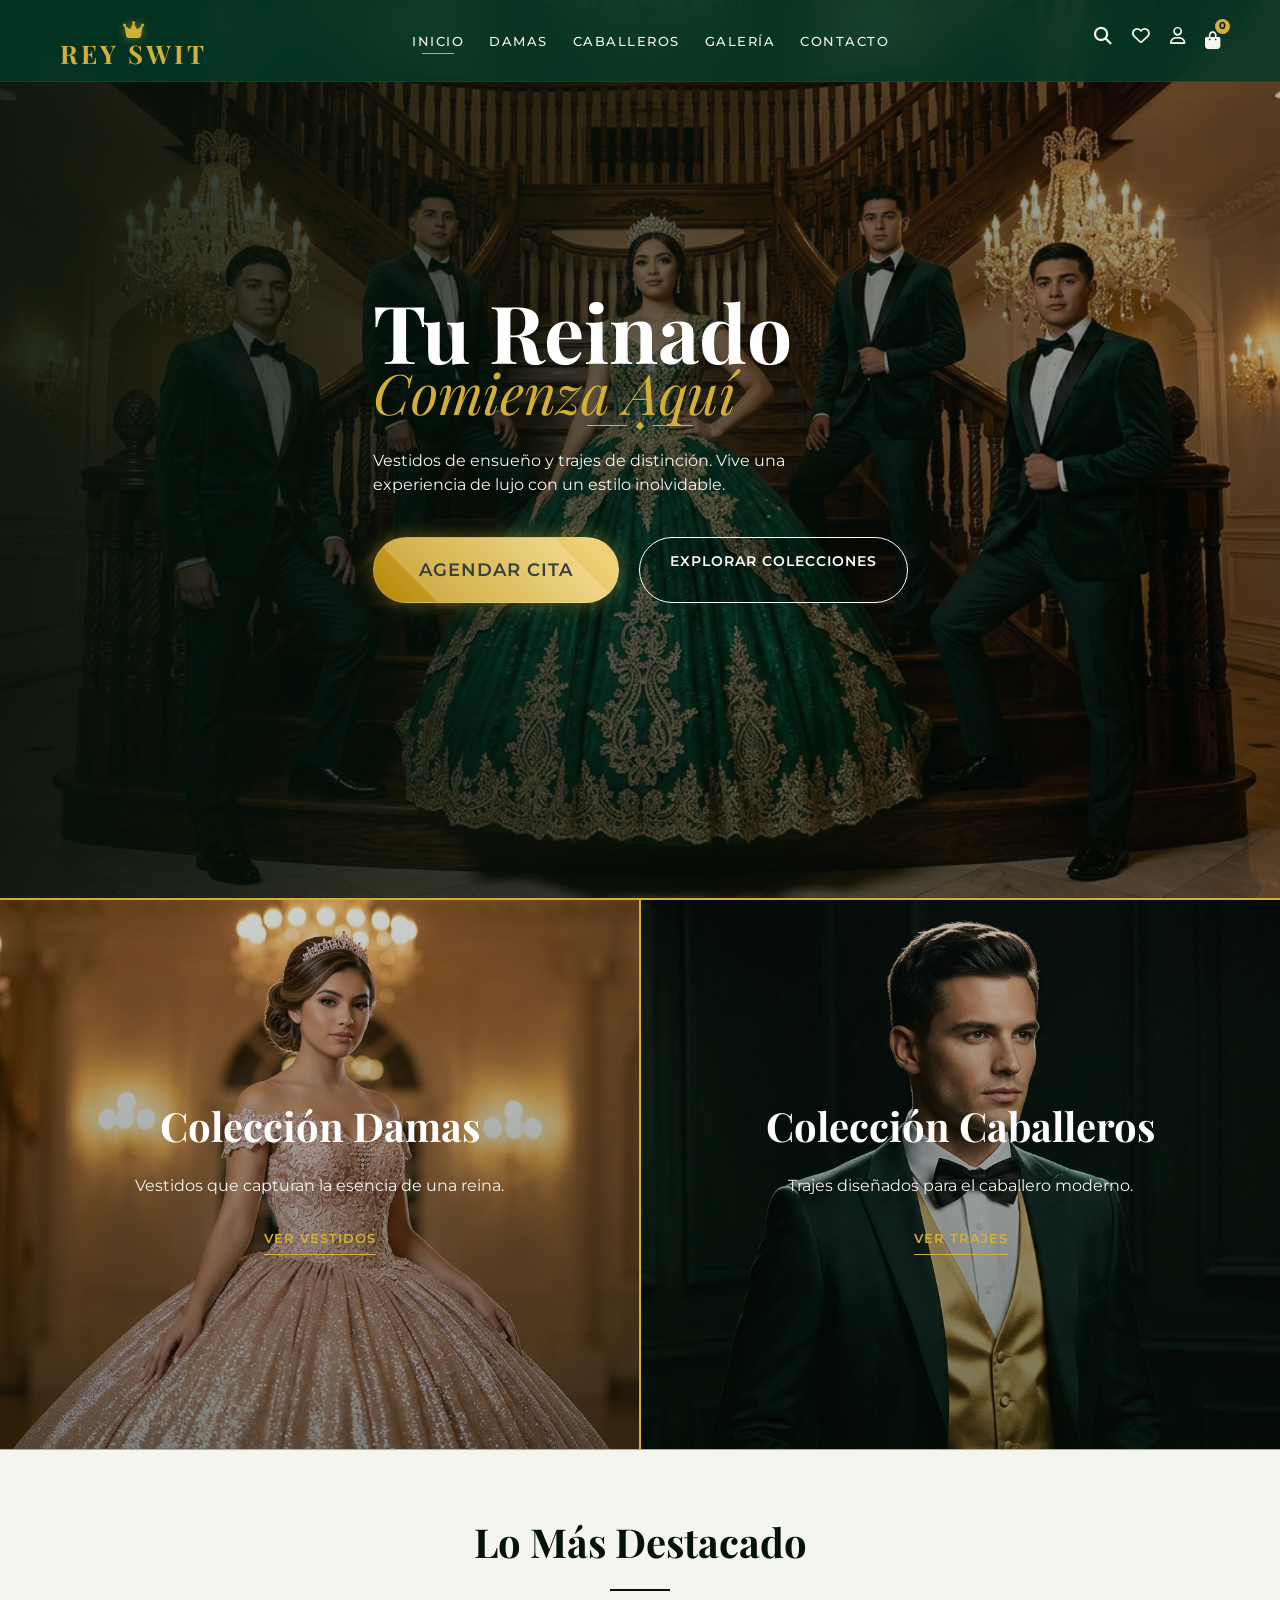
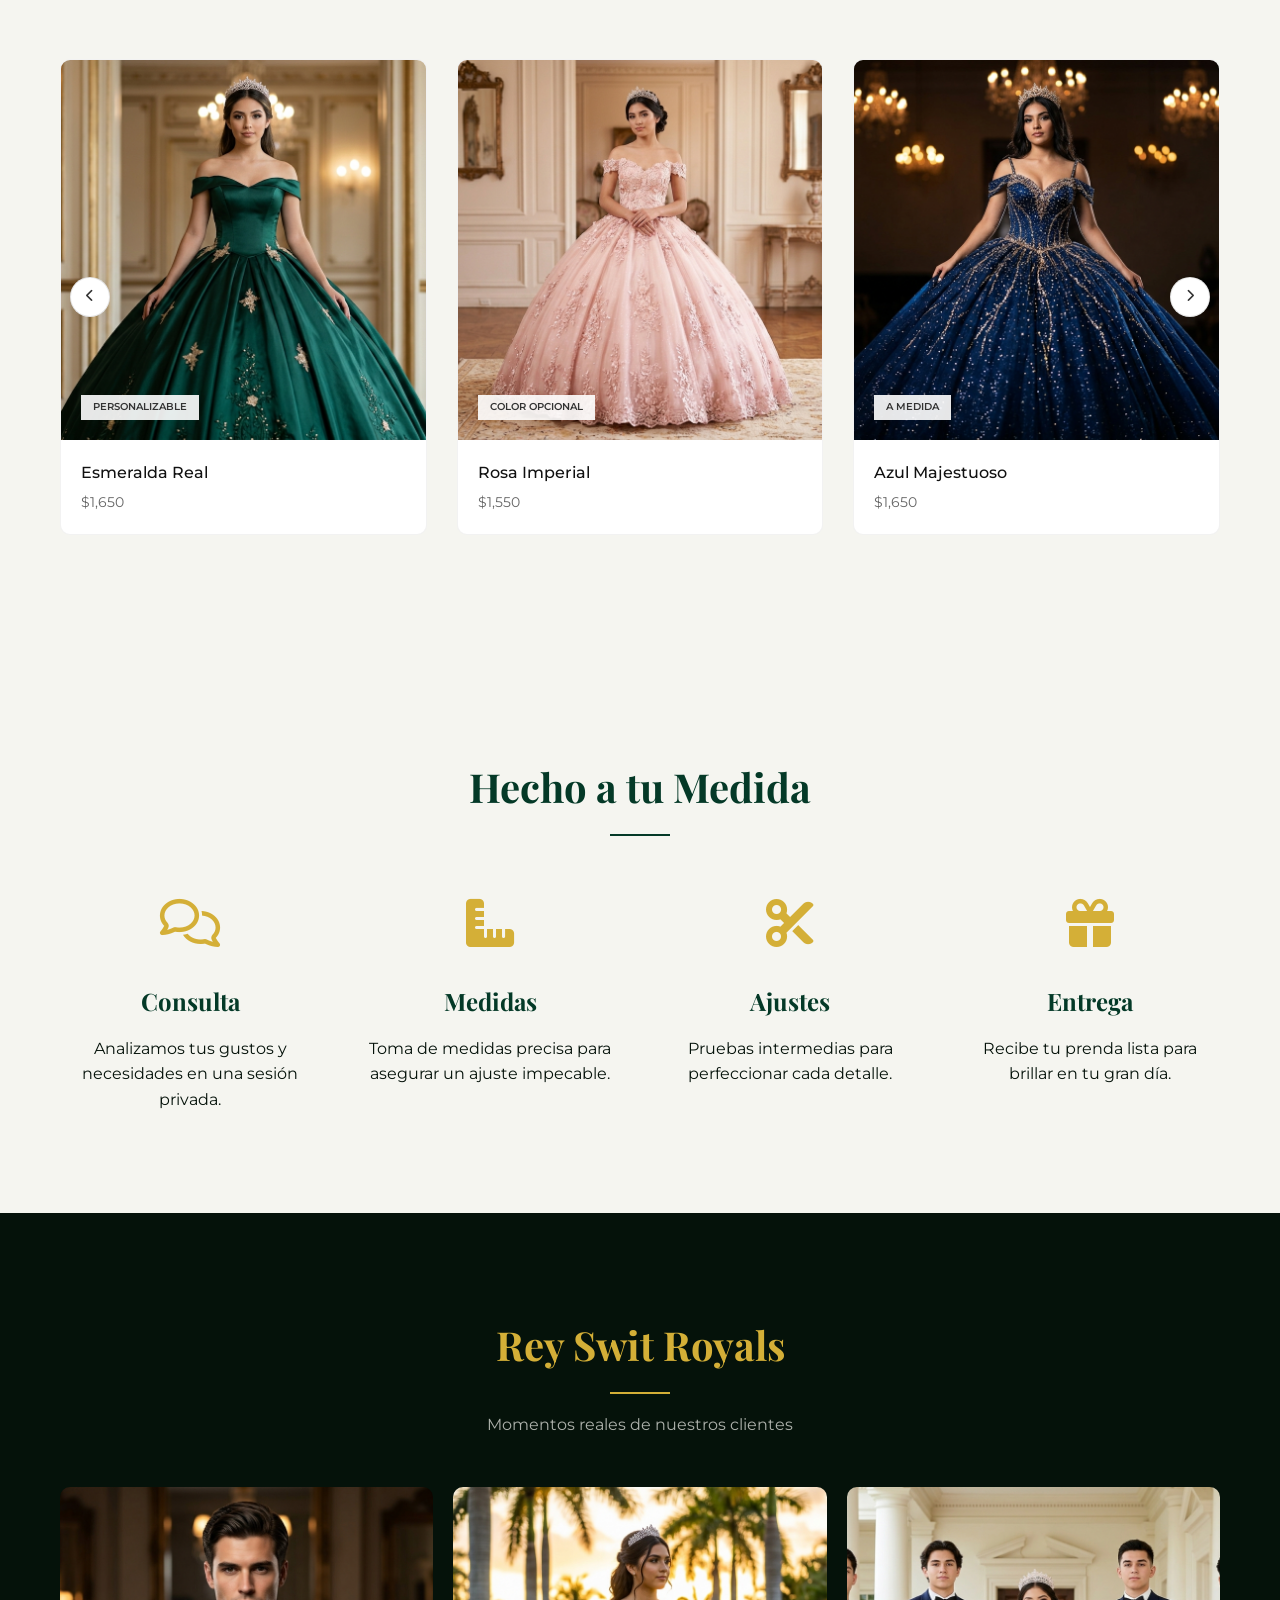
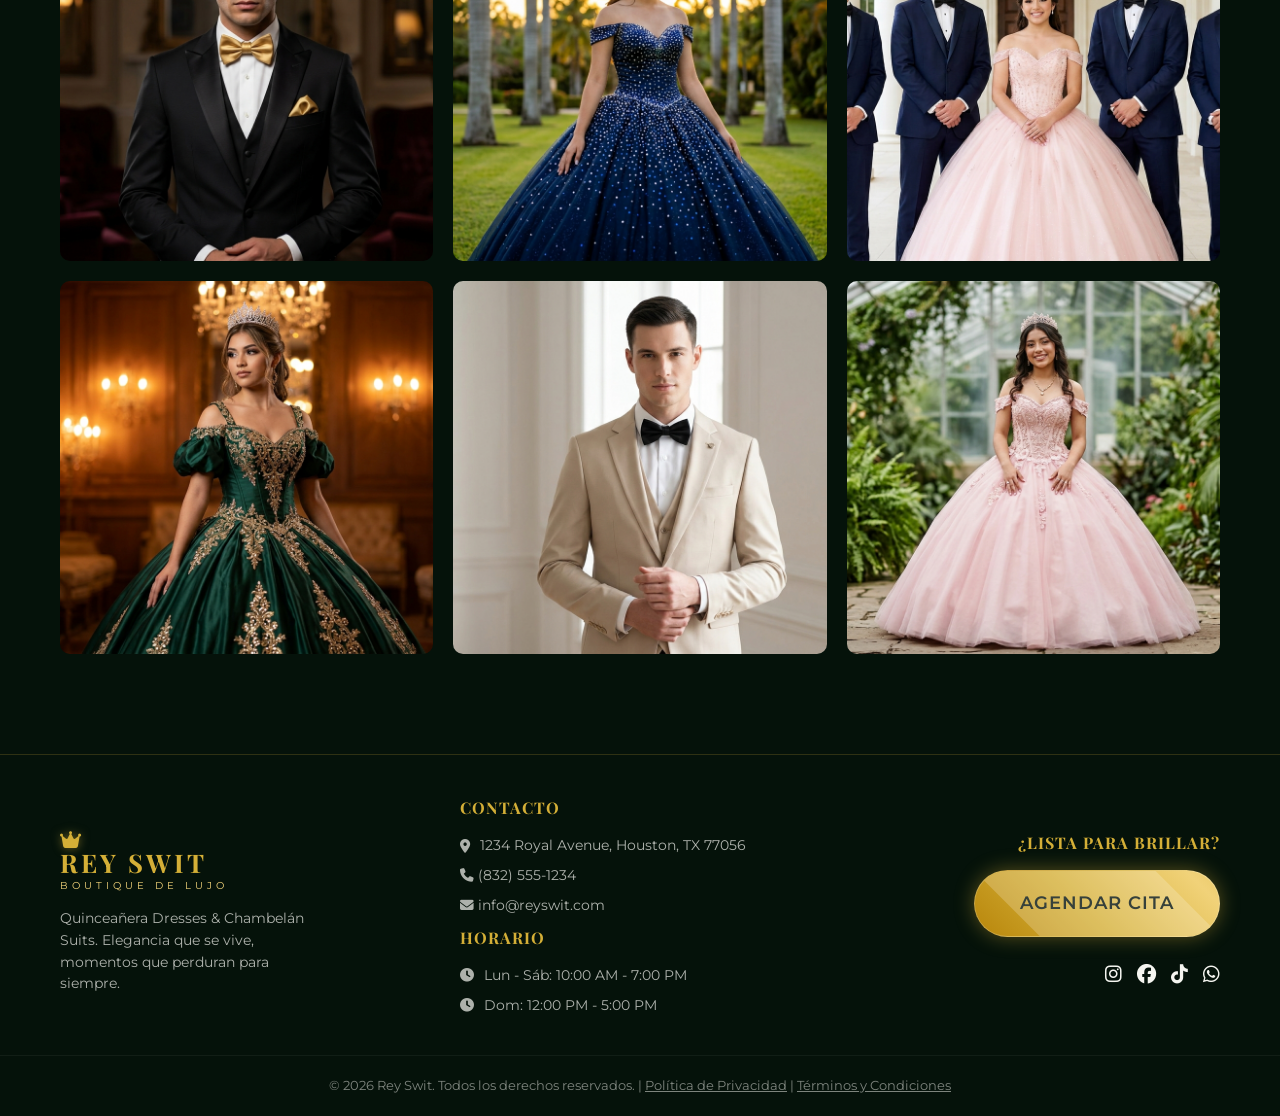
==== index.html @ 6efd2525 "Subida inicial del proyecto Rey Swit" ====
<!DOCTYPE html>
<html lang="es">

<head>
    <meta charset="UTF-8">
    <meta name="viewport" content="width=device-width, initial-scale=1.0">
    <title>Rey Swit | Boutique Premium de Quinceañeras y Chambelanes</title>
    <meta name="description"
        content="Descubre la elegancia real en Rey Swit. Especialistas en vestidos de Quinceañera y trajes de Chambelán a medida en Houston. Agenda tu cita hoy.">
    <!-- Fonts -->
    <link rel="preconnect" href="https://fonts.googleapis.com">
    <link rel="preconnect" href="https://fonts.gstatic.com" crossorigin>
    <link
        href="https://fonts.googleapis.com/css2?family=Montserrat:wght@300;400;600&family=Playfair+Display:ital,wght@0,400;0,700;1,400&display=swap"
        rel="stylesheet">
    <!-- Font Awesome for icons -->
    <link rel="stylesheet" href="https://cdnjs.cloudflare.com/ajax/libs/font-awesome/6.4.0/css/all.min.css">
    <link rel="stylesheet" href="style.css">
</head>

<body>

    <!-- Section 1: Header Sticky -->
    <header class="main-header">
        <div class="container header-container">
            <a href="#" class="logo">
                <span class="crown-icon"><i class="fas fa-crown"></i></span>
                <h1 class="logo-text">Rey Swit</h1>
            </a>
            <nav class="nav-menu">
                <ul>
                    <li><a href="#hero" class="active">Inicio</a></li>
                    <li><a href="#colecciones">Damas</a></li>
                    <li><a href="#colecciones">Caballeros</a></li>
                    <li><a href="#destacado">Galería</a></li>
                    <li><a href="#contacto">Contacto</a></li>
                </ul>
            </nav>
            <div class="header-actions">
                <div class="action-icons">
                    <i class="fas fa-search"></i>
                    <i class="far fa-heart"></i>
                    <i class="far fa-user"></i>
                    <div class="cart-icon">
                        <i class="fas fa-shopping-bag"></i>
                        <span class="cart-badge">0</span>
                    </div>
                </div>
            </div>
            <button class="mobile-menu-toggle">
                <span></span>
                <span></span>
                <span></span>
            </button>
        </div>
    </header>

    <main>
        <!-- Section 2: Hero Cinematográfico -->
        <section id="hero" class="hero-section">
            <div class="hero-overlay"></div>
            <div class="container hero-content">
                <h2 class="hero-title animate-up">
                    Tu Reinado
                    <span>Comienza Aquí</span>
                </h2>
                <div class="hero-separator animate-up delay-1">
                    <span class="line"></span>
                    <span class="diamond"></span>
                    <span class="line"></span>
                </div>
                <p class="hero-subtitle animate-up delay-1">Vestidos de ensueño y trajes de distinción. Vive una
                    experiencia de lujo con un estilo inolvidable.</p>
                <div class="hero-btns animate-up delay-2">
                    <a href="javascript:void(0)" class="btn btn-gold btn-large open-modal">Agendar Cita</a>
                    <a href="#colecciones" class="btn btn-outline">Explorar Colecciones</a>
                </div>
            </div>
        </section>

        <!-- Section 3: Balance 50/50 (Neuromarketing) -->
        <section id="colecciones" class="balance-section">
            <div class="collection-banner banner-damas">
                <div class="banner-content">
                    <h3>Colección Damas</h3>
                    <p>Vestidos que capturan la esencia de una reina.</p>
                    <a href="catalog.html#damas" class="btn btn-simple">Ver Vestidos</a>
                </div>
            </div>
            <div class="collection-banner banner-caballeros">
                <div class="banner-content">
                    <h3>Colección Caballeros</h3>
                    <p>Trajes diseñados para el caballero moderno.</p>
                    <a href="catalog.html#caballeros" class="btn btn-simple">Ver Trajes</a>
                </div>
            </div>
        </section>

        <!-- Section 4: Carrusel 'Lo Más Destacado' -->
        <section id="destacado" class="carousel-section">
            <div class="container">
                <h2 class="section-title">Lo Más Destacado</h2>
                <div class="carousel-container">
                    <div class="carousel-track">
                        <!-- Card 1: Emerald Real -->
                        <div class="product-card">
                            <div class="product-img">
                                <img src="images/Young_woman_in_emerald_dress.jpeg" alt="Esmeralda Real">
                                <span class="tag">Personalizable</span>
                            </div>
                            <div class="product-info">
                                <h4>Esmeralda Real</h4>
                                <p class="price">$1,650</p>
                            </div>
                        </div>
                        <!-- Card 2: Rosa Imperial -->
                        <div class="product-card">
                            <div class="product-img">
                                <img src="images/Young_woman_in_pink.jpeg" alt="Rosa Imperial">
                                <span class="tag">Color opcional</span>
                            </div>
                            <div class="product-info">
                                <h4>Rosa Imperial</h4>
                                <p class="price">$1,550</p>
                            </div>
                        </div>
                        <!-- Card 3: Azul Majestuoso -->
                        <div class="product-card">
                            <div class="product-img">
                                <img src="images/Young_woman_in_blue_dress.jpeg" alt="Azul Majestuoso">
                                <span class="tag">A medida</span>
                            </div>
                            <div class="product-info">
                                <h4>Azul Majestuoso</h4>
                                <p class="price">$1,650</p>
                            </div>
                        </div>
                        <!-- Card 4: Esmeralda Élite -->
                        <div class="product-card">
                            <div class="product-img">
                                <img src="images/Man_in_emerald_suit.jpeg" alt="Esmeralda Élite">
                                <span class="tag">A medida</span>
                            </div>
                            <div class="product-info">
                                <h4>Esmeralda Élite</h4>
                                <p class="price">$750</p>
                            </div>
                        </div>
                        <!-- Card 5: Noir Royal -->
                        <div class="product-card">
                            <div class="product-img">
                                <img src="images/Young_man_in_tuxedo_posing.jpeg" alt="Noir Royal">
                                <span class="tag">Personalizable</span>
                            </div>
                            <div class="product-info">
                                <h4>Noir Royal</h4>
                                <p class="price">$720</p>
                            </div>
                        </div>
                        <!-- Card 6: Champaña Lux -->
                        <div class="product-card">
                            <div class="product-img">
                                <img src="images/Man_in_champagne_suit.jpeg" alt="Champaña Lux">
                                <span class="tag">Color opcional</span>
                            </div>
                            <div class="product-info">
                                <h4>Champaña Lux</h4>
                                <p class="price">$700</p>
                            </div>
                        </div>
                    </div>
                    <button class="carousel-btn prev"><i class="fas fa-chevron-left"></i></button>
                    <button class="carousel-btn next"><i class="fas fa-chevron-right"></i></button>
                </div>
            </div>
        </section>

        <!-- Section 5: 'Hecho a tu Medida' -->
        <section id="proceso" class="process-section">
            <div class="container">
                <h2 class="section-title">Hecho a tu Medida</h2>
                <div class="process-grid">
                    <div class="process-item">
                        <div class="process-icon">
                            <i class="fa-regular fa-comments"></i>
                        </div>
                        <h4>Consulta</h4>
                        <p>Analizamos tus gustos y necesidades en una sesión privada.</p>
                    </div>
                    <div class="process-item">
                        <div class="process-icon">
                            <i class="fa-solid fa-ruler-combined"></i>
                        </div>
                        <h4>Medidas</h4>
                        <p>Toma de medidas precisa para asegurar un ajuste impecable.</p>
                    </div>
                    <div class="process-item">
                        <div class="process-icon">
                            <i class="fa-solid fa-scissors"></i>
                        </div>
                        <h4>Ajustes</h4>
                        <p>Pruebas intermedias para perfeccionar cada detalle.</p>
                    </div>
                    <div class="process-item">
                        <div class="process-icon">
                            <i class="fa-solid fa-gift"></i>
                        </div>
                        <h4>Entrega</h4>
                        <p>Recibe tu prenda lista para brillar en tu gran día.</p>
                    </div>
                </div>
            </div>
        </section>

        <!-- Section 6: Social Grid 'Rey Swit Royals' -->
        <section class="social-section">
            <div class="container">
                <h2 class="section-title">Rey Swit Royals</h2>
                <p class="section-subtitle">Momentos reales de nuestros clientes</p>
                <div class="social-grid">
                    <div class="social-item">
                        <img src="images/Young_man_in_tuxedo.jpeg" alt="Client 1">
                        <div class="social-overlay">
                            <span><i class="fas fa-heart"></i> 124</span>
                            <span><i class="fas fa-comment"></i> 12</span>
                        </div>
                    </div>
                    <div class="social-item">
                        <img src="images/Young_Hispanic_woman_posing_grac.jpeg" alt="Client 2">
                        <div class="social-overlay">
                            <span><i class="fas fa-heart"></i> 89</span>
                            <span><i class="fas fa-comment"></i> 5</span>
                        </div>
                    </div>
                    <div class="social-item">
                        <img src="images/Quinceañera_with_chambelanes_posing.jpeg" alt="Client 3">
                        <div class="social-overlay">
                            <span><i class="fas fa-heart"></i> 256</span>
                            <span><i class="fas fa-comment"></i> 34</span>
                        </div>
                    </div>
                    <div class="social-item">
                        <img src="images/Joven_hispana_con_vestido.jpeg" alt="Client 4">
                        <div class="social-overlay">
                            <span><i class="fas fa-heart"></i> 110</span>
                            <span><i class="fas fa-comment"></i> 8</span>
                        </div>
                    </div>
                    <div class="social-item">
                        <img src="images/Young_man_in_suit_posing.jpeg" alt="Client 5">
                        <div class="social-overlay">
                            <span><i class="fas fa-heart"></i> 178</span>
                            <span><i class="fas fa-comment"></i> 21</span>
                        </div>
                    </div>
                    <div class="social-item">
                        <img src="images/Joven_hispana_con_vestido_rosa.jpeg" alt="Client 6">
                        <div class="social-overlay">
                            <span><i class="fas fa-heart"></i> 312</span>
                            <span><i class="fas fa-comment"></i> 45</span>
                        </div>
                    </div>
                </div>
            </div>
        </section>
    </main>

    <!-- Section 7: Footer Premium -->
    <footer class="main-footer" id="contacto">
        <div class="container footer-grid">
            <div class="footer-brand">
                <div class="logo">
                    <span class="crown-icon"><i class="fas fa-crown"></i></span>
                    <h2 class="logo-text">Rey Swit</h2>
                    <span class="logo-subtext">Boutique de Lujo</span>
                </div>
                <p>Quinceañera Dresses & Chambelán Suits. Elegancia que se vive, momentos que perduran para siempre.</p>
            </div>
            <div class="footer-info">
                <h4>Contacto</h4>
                <p><i class="fas fa-map-marker-alt"></i> 1234 Royal Avenue, Houston, TX 77056</p>
                <p><a href="tel:+18325551234" style="color: inherit; text-decoration: none;"><i
                            class="fas fa-phone"></i> (832) 555-1234</a></p>
                <p><a href="mailto:info@reyswit.com" style="color: inherit; text-decoration: none;"><i
                            class="fas fa-envelope"></i> info@reyswit.com</a></p>
                <h4>Horario</h4>
                <p><i class="fas fa-clock"></i> Lun - Sáb: 10:00 AM - 7:00 PM</p>
                <p><i class="fas fa-clock"></i> Dom: 12:00 PM - 5:00 PM</p>
            </div>
            <div class="footer-cta" id="agendar">
                <h4>¿Lista para brillar?</h4>
                <a href="javascript:void(0)" class="btn btn-gold btn-large open-modal">Agendar Cita</a>
                <div class="social-links">
                    <a href="https://instagram.com/reyswit" target="_blank" title="Instagram"><i
                            class="fab fa-instagram"></i></a>
                    <a href="https://facebook.com/reyswit" target="_blank" title="Facebook"><i
                            class="fab fa-facebook"></i></a>
                    <a href="https://tiktok.com/@reyswit" target="_blank" title="TikTok"><i
                            class="fab fa-tiktok"></i></a>
                    <a href="https://wa.me/18325551234" target="_blank" title="WhatsApp"><i
                            class="fab fa-whatsapp"></i></a>
                </div>
            </div>
        </div>
        <div class="footer-bottom">
            <div class="container">
                <p>&copy; 2026 Rey Swit. Todos los derechos reservados. | <a href="#" style="color: inherit;">Política
                        de Privacidad</a> | <a href="#" style="color: inherit;">Términos y Condiciones</a></p>
            </div>
        </div>
    </footer>

    <!-- Booking Modal -->
    <div id="bookingModal" class="modal">
        <div class="modal-content">
            <span class="close-modal">&times;</span>
            <div class="modal-header">
                <span class="crown-icon"><i class="fas fa-crown"></i></span>
                <h3>Reserva tu Cita Real</h3>
                <p>Completa el formulario y un asesor se pondrá en contacto contigo.</p>
            </div>
            <form id="appointmentForm" class="booking-form">
                <div class="form-group">
                    <label for="name">Nombre Completo</label>
                    <input type="text" id="name" name="name" placeholder="Ej. Maria Garcia" required>
                </div>
                <div class="form-row">
                    <div class="form-group">
                        <label for="phone">Teléfono</label>
                        <input type="tel" id="phone" name="phone" placeholder="(123) 456-7890" required>
                    </div>
                    <div class="form-group">
                        <label for="email">Correo Electrónico</label>
                        <input type="email" id="email" name="email" placeholder="maria@ejemplo.com" required>
                    </div>
                </div>
                <div class="form-row">
                    <div class="form-group">
                        <label for="event">Tipo de Evento</label>
                        <select id="event" name="event" required>
                            <option value="" disabled selected>Selecciona una opción</option>
                            <option value="quinceanera">Quinceañera</option>
                            <option value="chambelan">Chambelán</option>
                            <option value="boda">Boda / Gala</option>
                        </select>
                    </div>
                    <div class="form-group">
                        <label for="date">Fecha Preferida</label>
                        <input type="date" id="date" name="date" required>
                    </div>
                </div>
                <div class="form-group">
                    <label for="message">Mensaje Adicional</label>
                    <textarea id="message" name="message" rows="3"
                        placeholder="Cuéntanos más sobre tu día especial..."></textarea>
                </div>
                <button type="submit" class="btn btn-gold btn-large" style="width: 100%;">Enviar Solicitud</button>
            </form>
        </div>
    </div>

    <script src="script.js"></script>
</body>

</html>
---- style.css ----
/* 
    Rey Swit - Luxury UI Design System
    Colors:
    - Background: #05120a (Dark Greenish)
    - Accent: #043927 (Deep Emerald)
    - Detail: #d4af37 (Gold Metallic)
    - Secondary Text: #f5f5f0 (Ivory)
*/

:root {
    --bg-color: #05120a;
    --emerald-deep: #043927;
    --emerald-light: #065a3d;
    --gold: #d4af37;
    --gold-light: #f1d279;
    --ivory: #f5f5f0;
    --white: #ffffff;
    --transition: all 0.4s cubic-bezier(0.165, 0.84, 0.44, 1);
    --shadow-gold: 0 10px 30px rgba(212, 175, 55, 0.3);
}

* {
    margin: 0;
    padding: 0;
    box-sizing: border-box;
}

html {
    scroll-behavior: smooth;
}

body {
    background-color: var(--bg-color);
    color: var(--ivory);
    font-family: 'Montserrat', sans-serif;
    line-height: 1.6;
    overflow-x: hidden;
}

h1,
h2,
h3,
h4 {
    font-family: 'Playfair Display', serif;
    font-weight: 700;
}

.container {
    max-width: 1200px;
    margin: 0 auto;
    padding: 0 20px;
}

/* Typography Helpers */
.section-title {
    text-align: center;
    font-size: 2.5rem;
    margin-bottom: 3rem;
    color: var(--gold);
    position: relative;
}

.section-title::after {
    content: '';
    display: block;
    width: 60px;
    height: 2px;
    background: var(--gold);
    margin: 15px auto 0;
}

/* Buttons */
.btn {
    display: inline-block;
    padding: 12px 30px;
    border-radius: 50px;
    text-decoration: none;
    font-weight: 600;
    text-transform: uppercase;
    letter-spacing: 1px;
    transition: var(--transition);
    cursor: pointer;
    border: none;
    font-size: 0.9rem;
}

.btn-gold {
    background: linear-gradient(45deg, #b8860b, #d4af37, #f1d279, #d4af37, #b8860b);
    background-size: 200% auto;
    color: var(--bg-color);
    box-shadow: 0 0 20px rgba(212, 175, 55, 0.4);
    position: relative;
    overflow: hidden;
    animation: goldShimmer 3s linear infinite;
    border: 1px solid rgba(255, 255, 255, 0.2);
}

@keyframes goldShimmer {
    0% {
        background-position: 0% center;
        box-shadow: 0 0 10px rgba(212, 175, 55, 0.4);
    }

    50% {
        background-position: 100% center;
        box-shadow: 0 0 30px rgba(212, 175, 55, 0.8);
    }

    100% {
        background-position: 0% center;
        box-shadow: 0 0 10px rgba(212, 175, 55, 0.4);
    }
}

.btn-gold::before {
    content: '';
    position: absolute;
    top: -50%;
    left: -50%;
    width: 200%;
    height: 200%;
    background: rgba(255, 255, 255, 0.2);
    transform: rotate(45deg);
    transition: 0.6s;
}

.btn-gold:hover {
    transform: translateY(-3px);
    box-shadow: 0 15px 40px rgba(212, 175, 55, 0.5);
}

.btn-gold:hover::before {
    left: 100%;
}

.btn-outline {
    border: 1px solid var(--white);
    color: var(--white);
    background: rgba(0, 0, 0, 0.2);
    backdrop-filter: blur(5px);
}

.btn-outline:hover {
    background: var(--white);
    color: var(--bg-color);
}

.btn-simple {
    color: var(--gold);
    border-bottom: 1px solid var(--gold);
    padding: 5px 0;
    border-radius: 0;
    font-size: 0.8rem;
}

.btn-simple:hover {
    color: var(--white);
    border-color: var(--white);
}

.btn-large {
    padding: 18px 45px;
    font-size: 1.1rem;
}

.btn-sm {
    padding: 8px 20px;
    font-size: 0.8rem;
}

/* Header */
.main-header {
    position: fixed;
    top: 0;
    left: 0;
    width: 100%;
    z-index: 1000;
    background: rgba(5, 18, 10, 0.85);
    /* Matches bg color transparency */
    backdrop-filter: blur(15px);
    padding: 10px 0;
    border-bottom: 1px solid rgba(212, 175, 55, 0.1);
    transition: var(--transition);
}

.header-container {
    display: flex;
    justify-content: space-between;
    align-items: center;
}

.logo {
    display: flex;
    flex-direction: column;
    align-items: center;
    text-decoration: none;
}

.crown-icon {
    color: var(--gold);
    font-size: 1.2rem;
    margin-bottom: -5px;
    filter: drop-shadow(0 0 5px rgba(212, 175, 55, 0.5));
}

.logo-text {
    font-size: 1.6rem;
    color: var(--gold);
    letter-spacing: 3px;
    text-transform: uppercase;
    font-family: 'Playfair Display', serif;
    line-height: 1;
}

.logo-subtext {
    font-size: 0.6rem;
    color: var(--gold-light);
    letter-spacing: 4px;
    text-transform: uppercase;
    margin-top: 2px;
}

.nav-menu ul {
    display: flex;
    list-style: none;
    gap: 25px;
}

.nav-menu ul li a {
    text-decoration: none;
    color: var(--ivory);
    font-weight: 500;
    font-size: 0.8rem;
    text-transform: uppercase;
    letter-spacing: 1.5px;
    transition: var(--transition);
    position: relative;
    padding-bottom: 5px;
}

.nav-menu ul li a.active::after {
    content: '';
    position: absolute;
    bottom: 0;
    left: 20%;
    width: 60%;
    height: 1px;
    background: var(--gold);
}

.header-actions {
    display: flex;
    align-items: center;
    gap: 20px;
}

.action-icons {
    display: flex;
    gap: 20px;
    color: var(--ivory);
    font-size: 1.1rem;
}

.cart-icon {
    position: relative;
}

.cart-badge {
    position: absolute;
    top: -8px;
    right: -10px;
    background: var(--gold);
    color: var(--bg-color);
    font-size: 0.6rem;
    font-weight: 700;
    width: 15px;
    height: 15px;
    border-radius: 50%;
    display: flex;
    align-items: center;
    justify-content: center;
}

.action-icons i {
    cursor: pointer;
    transition: var(--transition);
}

.action-icons i:hover {
    color: var(--gold);
}

.nav-menu ul li a:hover {
    color: var(--gold);
}

.mobile-menu-toggle {
    display: none;
    flex-direction: column;
    gap: 5px;
    background: none;
    border: none;
    cursor: pointer;
}

.mobile-menu-toggle span {
    display: block;
    width: 25px;
    height: 2px;
    background: var(--gold);
}

/* Hero Section */
.hero-section {
    height: 100vh;
    /* Ajustamos a 'center center' para equilibrio o 'center 20%' para priorizar cabezas */
    background: url('images/Joven_hispana.jpeg') no-repeat center center / cover;
    display: flex;
    flex-direction: column;
    /* Para alinear mejor el contenido textual */
    justify-content: center;
    /* Centra el texto verticalmente */
    align-items: center;
    position: relative;
    overflow: hidden;
    /* Evita scrolls accidentales */
    border-bottom: 2px solid var(--gold);
    /* Border between Hero and Collections */
}

.hero-overlay {
    position: absolute;
    top: 0;
    left: 0;
    width: 100%;
    height: 100%;
    background: linear-gradient(to right, rgba(5, 18, 10, 0.9), rgba(5, 18, 10, 0.3));
}

.hero-content {
    position: relative;
    z-index: 10;
    max-width: 700px;
}

.hero-title {
    font-size: 5rem;
    line-height: 0.9;
    margin-bottom: 5px;
    color: var(--white);
    display: flex;
    flex-direction: column;
}

.hero-title span {
    font-family: 'Playfair Display', serif;
    font-style: italic;
    font-weight: 400;
    font-size: 3.5rem;
    /* Adjusted size */
    text-transform: none;
    /* Cursive look usually isn't all caps */
    color: var(--gold);
}

.hero-separator {
    display: flex;
    align-items: center;
    justify-content: center;
    gap: 10px;
    margin-bottom: 20px;
}

.hero-separator .line {
    width: 40px;
    height: 1px;
    background: var(--gold);
}

.hero-separator .diamond {
    width: 6px;
    height: 6px;
    background: var(--gold);
    transform: rotate(45deg);
}

.hero-subtitle {
    font-size: 1rem;
    margin-bottom: 40px;
    color: var(--ivory);
    max-width: 450px;
    line-height: 1.5;
    opacity: 0.9;
}

.hero-btns {
    display: flex;
    gap: 20px;
}

/* Balance Section */
.balance-section {
    display: flex;
    height: 550px;
    margin-bottom: 0;
    /* Remove gap */
    border-bottom: 1px solid var(--gold);
}

.collection-banner {
    flex: 1;
    position: relative;
    display: flex;
    align-items: center;
    justify-content: center;
    overflow: hidden;
    transition: var(--transition);
}

.banner-damas {
    border-right: 2px solid var(--gold);
    /* Border between the two images */
    background: linear-gradient(rgba(5, 18, 10, 0.2), rgba(5, 18, 10, 0.5)), url('images/Young_woman.jpeg') no-repeat center center / cover;
}

.banner-caballeros {
    background: linear-gradient(rgba(5, 18, 10, 0.2), rgba(5, 18, 10, 0.5)), url('images/Man_in_tuxedo.jpeg') no-repeat center top / cover;
}

.collection-banner::after {
    content: '';
    position: absolute;
    top: 0;
    left: 0;
    width: 100%;
    height: 100%;
    background: rgba(4, 57, 39, 0.3);
    opacity: 0;
    transition: var(--transition);
}

.collection-banner:hover::after {
    opacity: 1;
}

.collection-banner:hover {
    flex: 1.2;
}

.banner-content {
    position: relative;
    z-index: 10;
    text-align: center;
    padding: 40px;
}

.banner-content h3 {
    font-size: 2.5rem;
    color: var(--white);
    margin-bottom: 15px;
}

.banner-content p {
    margin-bottom: 25px;
}

/* Carousel Section */
.carousel-section {
    padding: 60px 0 100px;
    background-color: var(--ivory);
    /* Light background for carousel as per reference */
}

.carousel-section .section-title {
    color: var(--bg-color);
}

.carousel-section .section-title::after {
    background: var(--bg-color);
}

.carousel-container {
    position: relative;
    overflow: hidden;
    padding: 20px 0;
}

.carousel-track {
    display: flex;
    gap: 30px;
    transition: transform 0.5s ease-in-out;
}

.product-card {
    min-width: calc(33.333% - 20px);
    background: var(--white);
    /* White background like reference */
    border: 1px solid rgba(0, 0, 0, 0.05);
    border-radius: 10px;
    overflow: hidden;
    transition: var(--transition);
}

.product-card:hover {
    transform: translateY(-10px);
    box-shadow: 0 15px 40px rgba(0, 0, 0, 0.1);
}

.product-img {
    position: relative;
    height: 380px;
}

.product-img img {
    width: 100%;
    height: 100%;
    object-fit: cover;
    transition: var(--transition);
}

.product-card:hover .product-img img {
    transform: scale(1.05);
}

.tag {
    position: absolute;
    bottom: 20px;
    left: 20px;
    /* Positioned bottom-left in some premium designs */
    background: rgba(255, 255, 255, 0.9);
    color: #333;
    padding: 4px 12px;
    font-size: 0.65rem;
    font-weight: 600;
    text-transform: uppercase;
}

.product-info {
    padding: 20px;
    text-align: left;
    /* Left aligned like premium boutiques */
    color: #333;
}

.product-info h4 {
    font-size: 1rem;
    margin-bottom: 5px;
    color: #111;
    font-family: 'Montserrat', sans-serif;
    /* Clean font for product names */
    font-weight: 500;
}

.product-info .price {
    color: #666;
    font-weight: 400;
    font-size: 0.9rem;
}

.carousel-btn {
    position: absolute;
    top: 50%;
    transform: translateY(-50%);
    background: var(--white);
    color: #333;
    width: 40px;
    height: 40px;
    border-radius: 50%;
    border: 1px solid rgba(0, 0, 0, 0.1);
    cursor: pointer;
    z-index: 10;
    display: flex;
    align-items: center;
    justify-content: center;
    font-size: 0.8rem;
    transition: var(--transition);
    box-shadow: 0 4px 10px rgba(0, 0, 0, 0.05);
}

.carousel-btn:hover {
    background: var(--bg-color);
    color: var(--white);
    border-color: var(--bg-color);
}

.prev {
    left: 10px;
}

.next {
    right: 10px;
}

/* Process Section */
.process-section {
    padding: 100px 0;
    background-color: var(--ivory);
    color: var(--bg-color);
}

.process-section .section-title {
    color: var(--emerald-deep);
}

.process-section .section-title::after {
    background: var(--emerald-deep);
}

.process-grid {
    display: grid;
    grid-template-columns: repeat(4, 1fr);
    gap: 40px;
    margin-top: 50px;
}

.process-item {
    text-align: center;
}

.process-icon {
    font-size: 3rem;
    color: var(--gold);
    margin-bottom: 20px;
}

.process-item h4 {
    font-size: 1.5rem;
    margin-bottom: 15px;
    color: var(--emerald-deep);
}

/* Social Grid */
.social-section {
    padding: 100px 0;
    background-color: var(--bg-color);
}

.section-subtitle {
    text-align: center;
    margin-top: -30px;
    margin-bottom: 50px;
    opacity: 0.7;
}

.social-grid {
    display: grid;
    grid-template-columns: repeat(3, 1fr);
    gap: 20px;
}

.social-item {
    position: relative;
    aspect-ratio: 1;
    overflow: hidden;
    border-radius: 10px;
}

.social-item img {
    width: 100%;
    height: 100%;
    object-fit: cover;
}

.social-overlay {
    position: absolute;
    top: 0;
    left: 0;
    width: 100%;
    height: 100%;
    background: rgba(5, 18, 10, 0.7);
    /* Darker overlay for better contrast */
    display: flex;
    align-items: center;
    justify-content: center;
    gap: 15px;
    opacity: 0;
    transition: var(--transition);
}

.social-item:hover .social-overlay {
    opacity: 1;
}

.social-overlay span {
    font-weight: 400;
    font-size: 0.9rem;
    display: flex;
    align-items: center;
    gap: 5px;
}

.social-overlay i {
    font-size: 0.8rem;
}

/* Footer */
.main-footer {
    background: var(--bg-color);
    /* Darker background like reference */
    border-top: 1px solid rgba(212, 175, 55, 0.2);
    padding: 40px 0 20px;
    /* Significantly reduced padding */
    color: var(--ivory);
}

.footer-grid {
    display: grid;
    grid-template-columns: 1fr 1fr 1fr;
    gap: 40px;
    align-items: center;
    /* Center items vertically */
    margin-bottom: 30px;
}

.footer-brand .logo {
    align-items: flex-start;
    margin-bottom: 15px;
}

.footer-brand p {
    opacity: 0.7;
    font-size: 0.85rem;
    max-width: 250px;
}

.footer-info h4,
.footer-cta h4 {
    margin-bottom: 15px;
    font-size: 1rem;
    text-transform: uppercase;
    letter-spacing: 1px;
    color: var(--gold);
}

.footer-info p {
    margin-bottom: 8px;
    font-size: 0.85rem;
    display: flex;
    align-items: center;
    gap: 10px;
    opacity: 0.7;
}

.footer-cta {
    text-align: right;
}

.social-links {
    margin-top: 15px;
    display: flex;
    justify-content: flex-end;
    gap: 15px;
}

.social-links a {
    color: var(--ivory);
    font-size: 1.2rem;
    transition: var(--transition);
}

.social-links a:hover {
    color: var(--gold);
}

.footer-bottom {
    border-top: 1px solid rgba(255, 255, 255, 0.1);
    padding-top: 20px;
    text-align: center;
    font-size: 0.8rem;
    opacity: 0.5;
}

/* Animations */
.animate-up {
    opacity: 0;
    transform: translateY(30px);
    animation: fadeInUp 1s forwards;
}

.delay-1 {
    animation-delay: 0.3s;
}

.delay-2 {
    animation-delay: 0.6s;
}

@keyframes fadeInUp {
    to {
        opacity: 1;
        transform: translateY(0);
    }
}

/* Responsive */
@media (max-width: 992px) {
    .hero-title {
        font-size: 3rem;
    }

    .process-grid {
        grid-template-columns: repeat(2, 1fr);
    }

    .footer-grid {
        grid-template-columns: 1fr 1fr;
    }

    .footer-cta {
        text-align: left;
        grid-column: span 2;
    }

    .social-links {
        justify-content: flex-start;
    }

    .product-card {
        min-width: calc(50% - 15px);
    }
}

@media (max-width: 768px) {
    .nav-menu {
        display: none;
    }

    .mobile-menu-toggle {
        display: flex;
    }

    .balance-section {
        flex-direction: column;
        height: auto;
    }

    .collection-banner {
        height: 400px;
    }

    .social-grid {
        grid-template-columns: repeat(2, 1fr);
    }
}

@media (max-width: 576px) {
    .hero-title {
        font-size: 2.5rem;
    }

    .hero-btns {
        flex-direction: column;
    }

    .process-grid {
        grid-template-columns: 1fr;
    }

    .footer-grid {
        grid-template-columns: 1fr;
    }

    .footer-cta {
        grid-column: span 1;
    }

    .product-card {
        min-width: 100%;
    }
}

/* Modal Styles */
.modal {
    display: none;
    position: fixed;
    z-index: 2000;
    left: 0;
    top: 0;
    width: 100%;
    height: 100%;
    overflow: auto;
    background-color: rgba(5, 18, 10, 0.95);
    backdrop-filter: blur(10px);
    transition: var(--transition);
}

.modal.active {
    display: flex;
    align-items: center;
    justify-content: center;
}

.modal-content {
    background-color: var(--emerald-deep);
    margin: auto;
    padding: 40px;
    border: 1px solid var(--gold);
    border-radius: 15px;
    width: 90%;
    max-width: 600px;
    position: relative;
    box-shadow: 0 0 50px rgba(212, 175, 55, 0.2);
    animation: modalAppear 0.5s ease-out;
}

@keyframes modalAppear {
    from {
        transform: translateY(-50px);
        opacity: 0;
    }

    to {
        transform: translateY(0);
        opacity: 1;
    }
}

.close-modal {
    position: absolute;
    top: 20px;
    right: 25px;
    color: var(--gold);
    font-size: 2rem;
    font-weight: bold;
    cursor: pointer;
    transition: var(--transition);
}

.close-modal:hover {
    color: var(--white);
    transform: rotate(90deg);
}

.modal-header {
    text-align: center;
    margin-bottom: 30px;
}

.modal-header h3 {
    font-size: 2rem;
    color: var(--gold);
    margin-bottom: 10px;
}

.modal-header p {
    font-size: 0.9rem;
    opacity: 0.8;
}

/* Booking Form */
.booking-form {
    display: flex;
    flex-direction: column;
    gap: 20px;
}

.form-row {
    display: flex;
    gap: 20px;
}

.form-group {
    display: flex;
    flex-direction: column;
    gap: 8px;
    flex: 1;
}

.form-group label {
    font-size: 0.8rem;
    text-transform: uppercase;
    letter-spacing: 1px;
    color: var(--gold-light);
}

.form-group input,
.form-group select,
.form-group textarea {
    background: rgba(5, 18, 10, 0.5);
    border: 1px solid rgba(212, 175, 55, 0.3);
    padding: 12px 15px;
    border-radius: 8px;
    color: var(--white);
    font-family: 'Montserrat', sans-serif;
    font-size: 0.9rem;
    transition: var(--transition);
}

.form-group input:focus,
.form-group select:focus,
.form-group textarea:focus {
    outline: none;
    border-color: var(--gold);
    box-shadow: 0 0 10px rgba(212, 175, 55, 0.3);
}

.form-group input::placeholder,
.form-group textarea::placeholder {
    color: rgba(245, 245, 240, 0.4);
}

@media (max-width: 576px) {
    .form-row {
        flex-direction: column;
        gap: 20px;
    }

    .modal-content {
        padding: 30px 20px;
    }
}
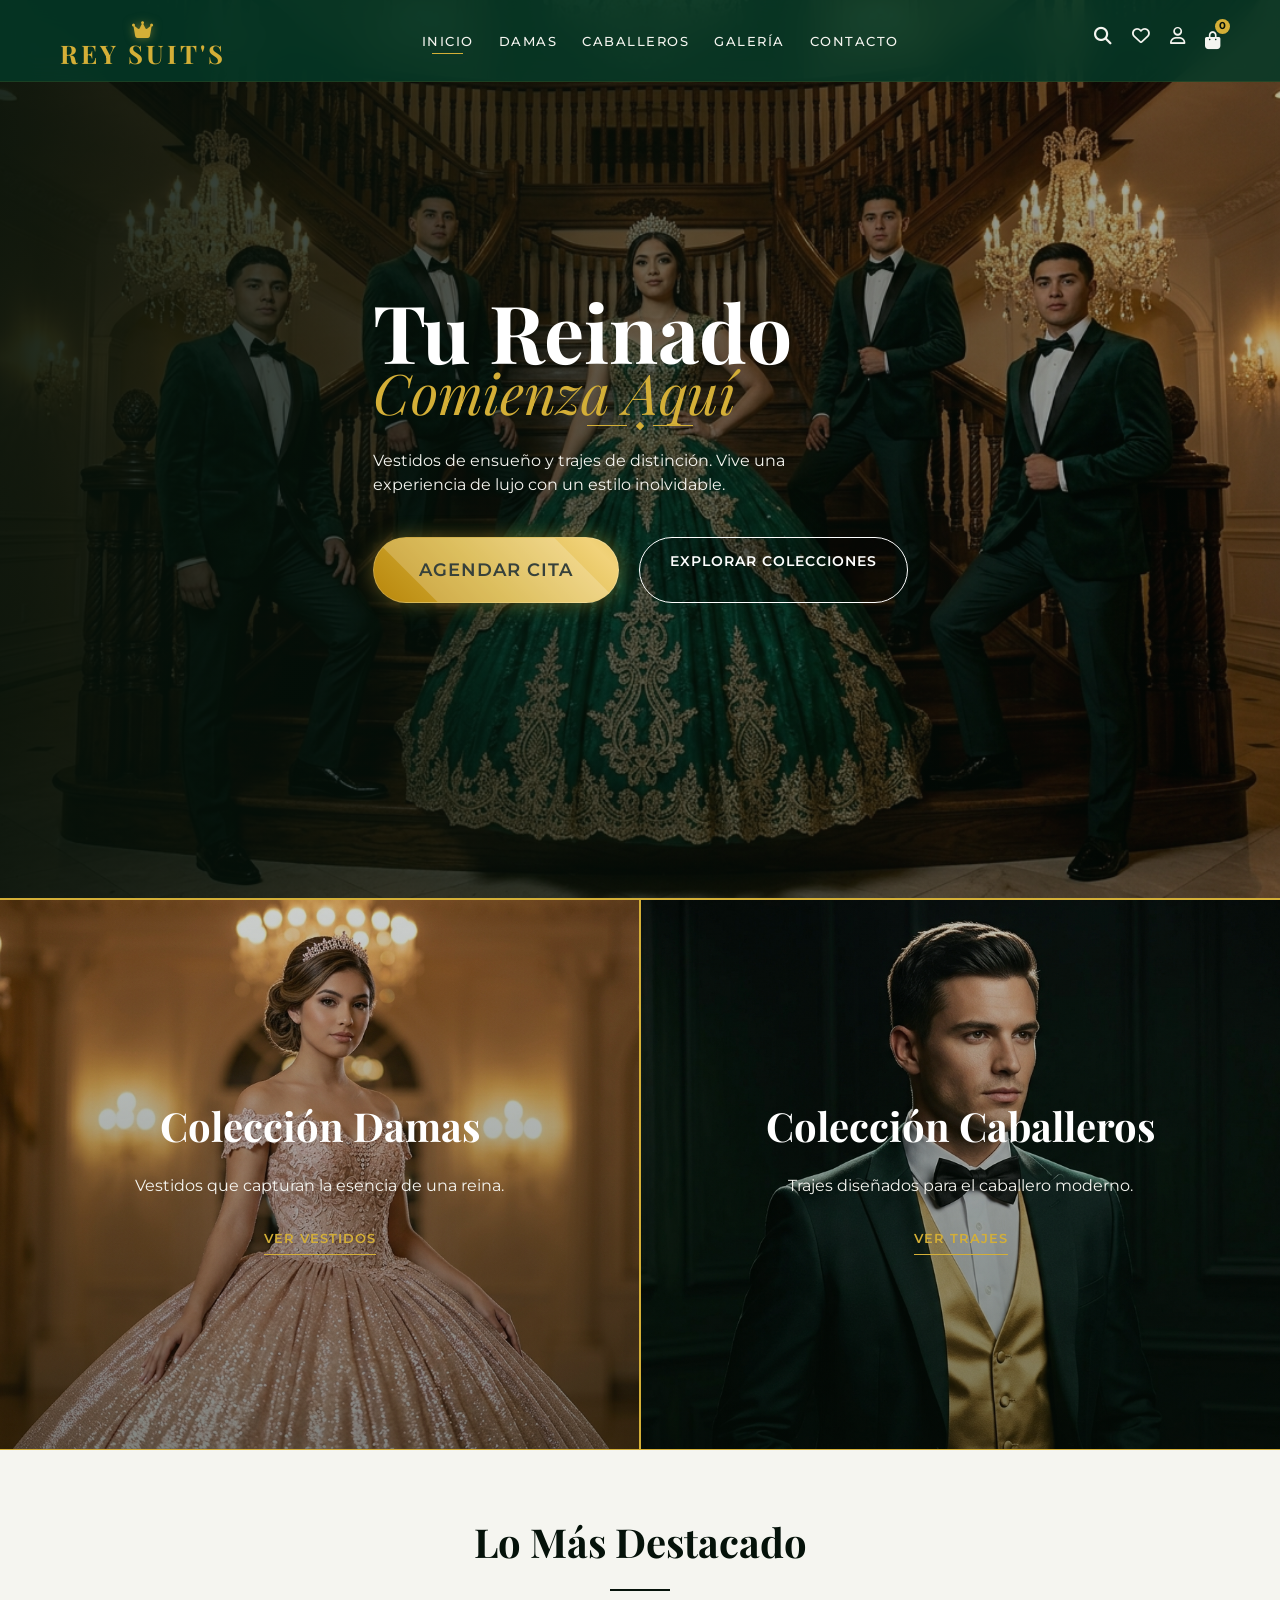
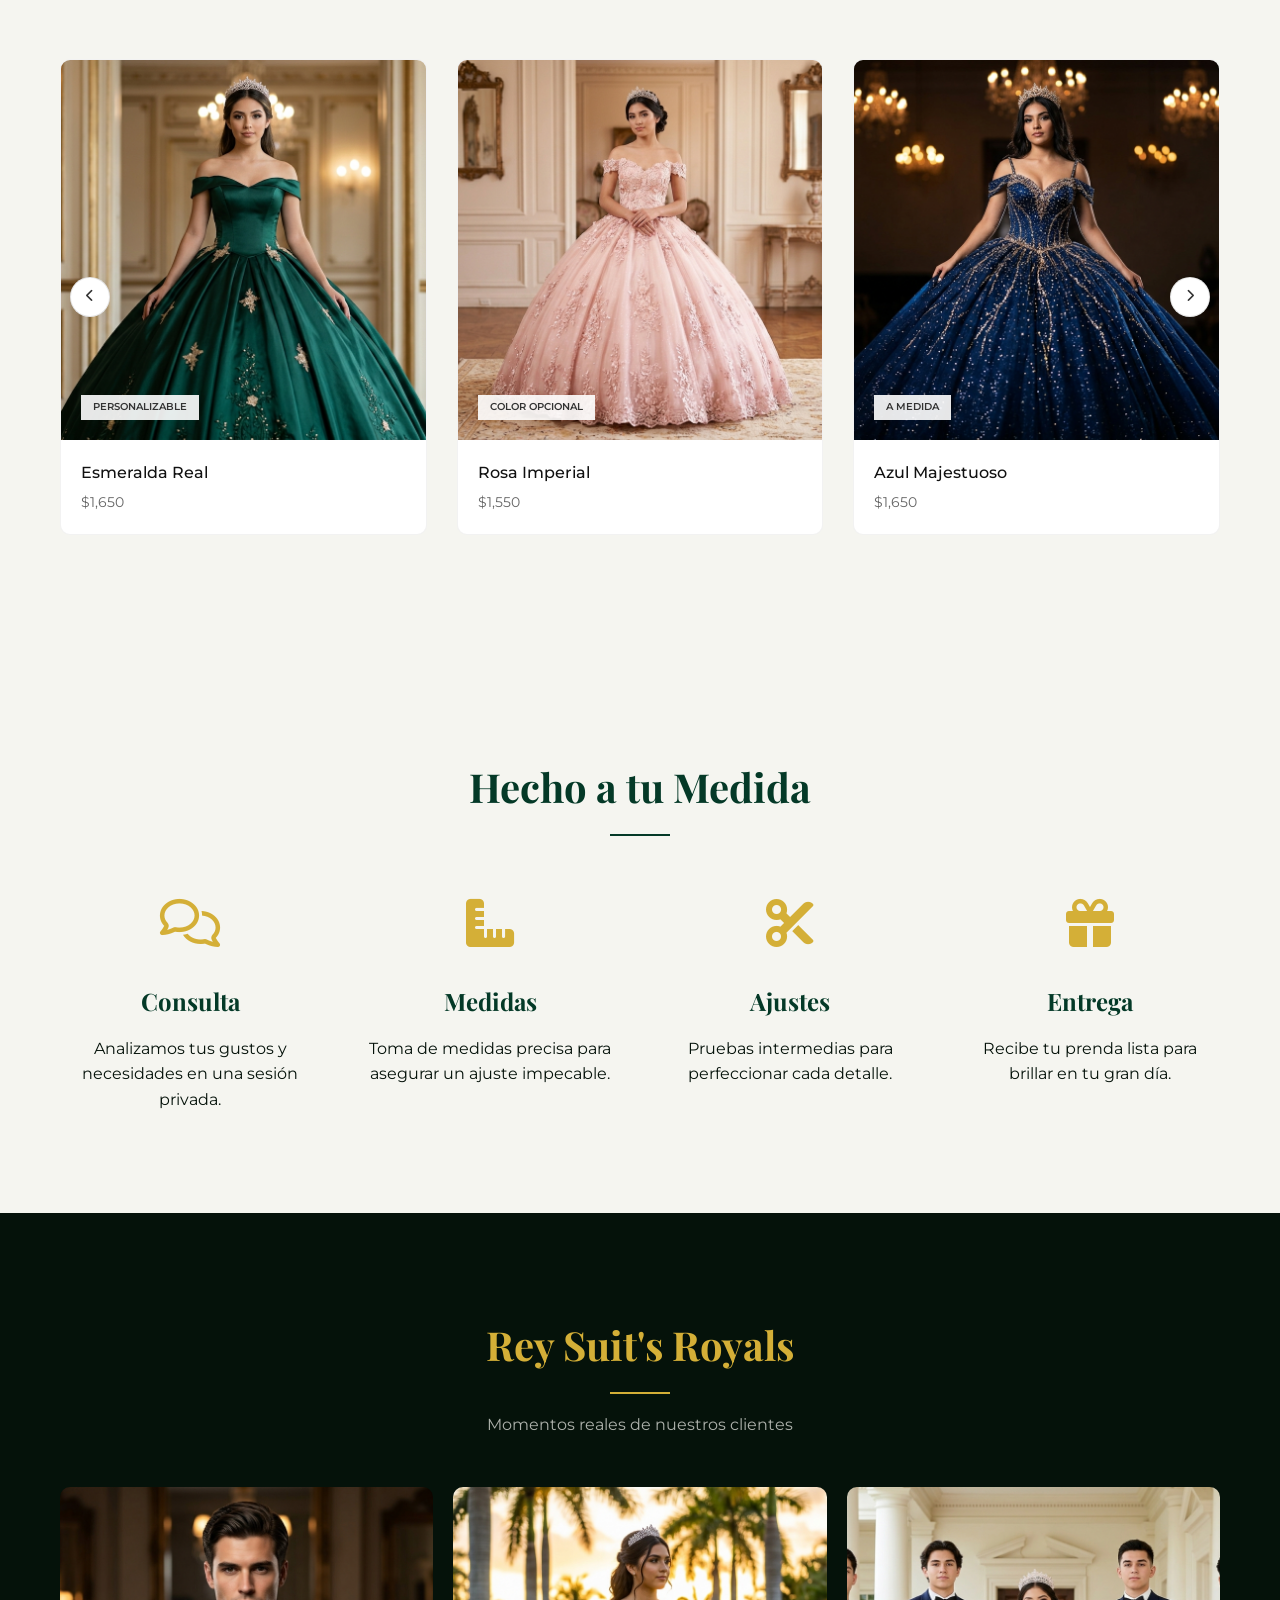
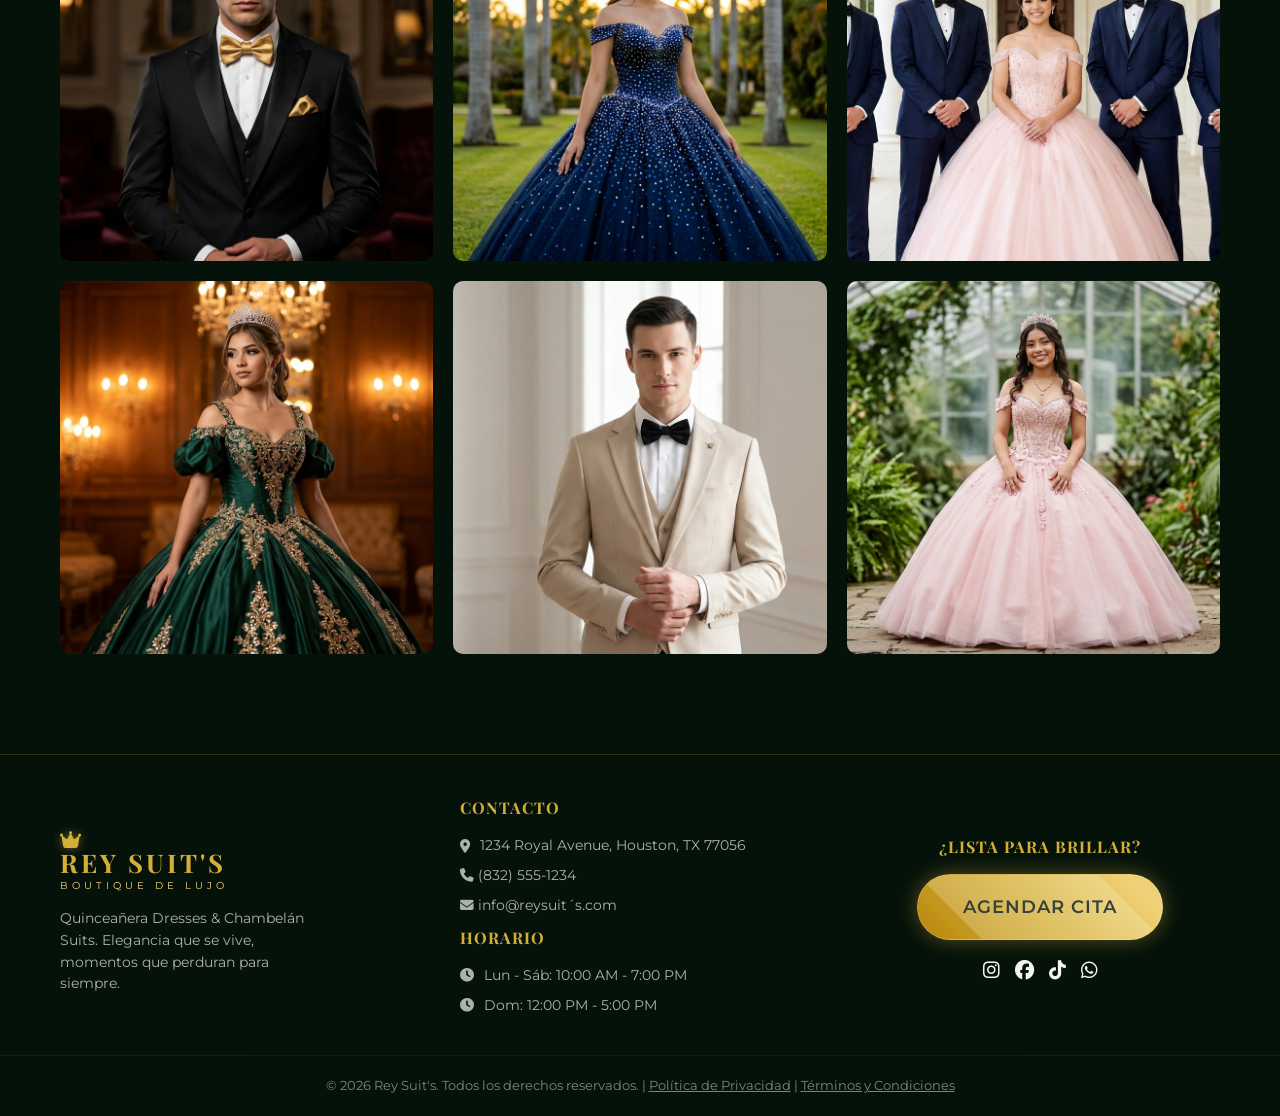
==== commit 7f4b7ac0: "Identidad Rey Suit's, alineación de footer y activación de modal" ====
--- a/index.html
+++ b/index.html
@@ -4,9 +4,9 @@
 <head>
     <meta charset="UTF-8">
     <meta name="viewport" content="width=device-width, initial-scale=1.0">
-    <title>Rey Swit | Boutique Premium de Quinceañeras y Chambelanes</title>
+    <title>Rey Suit's - Boutique de Lujo</title>
     <meta name="description"
-        content="Descubre la elegancia real en Rey Swit. Especialistas en vestidos de Quinceañera y trajes de Chambelán a medida en Houston. Agenda tu cita hoy.">
+        content="Descubre la elegancia real en Rey Suit's. Especialistas en vestidos de Quinceañera y trajes de Chambelán a medida en Houston. Agenda tu cita hoy.">
     <!-- Fonts -->
     <link rel="preconnect" href="https://fonts.googleapis.com">
     <link rel="preconnect" href="https://fonts.gstatic.com" crossorigin>
@@ -25,7 +25,7 @@
         <div class="container header-container">
             <a href="#" class="logo">
                 <span class="crown-icon"><i class="fas fa-crown"></i></span>
-                <h1 class="logo-text">Rey Swit</h1>
+                <h1 class="logo-text">Rey Suit's</h1>
             </a>
             <nav class="nav-menu">
                 <ul>
@@ -72,7 +72,7 @@
                 <p class="hero-subtitle animate-up delay-1">Vestidos de ensueño y trajes de distinción. Vive una
                     experiencia de lujo con un estilo inolvidable.</p>
                 <div class="hero-btns animate-up delay-2">
-                    <a href="javascript:void(0)" class="btn btn-gold btn-large open-modal">Agendar Cita</a>
+                    <a href="javascript:void(0)" class="btn btn-gold btn-large btn-agendar">Agendar Cita</a>
                     <a href="#colecciones" class="btn btn-outline">Explorar Colecciones</a>
                 </div>
             </div>
@@ -212,10 +212,10 @@
             </div>
         </section>
 
-        <!-- Section 6: Social Grid 'Rey Swit Royals' -->
+        <!-- Section 6: Social Grid 'Rey Suit's Royals' -->
         <section class="social-section">
             <div class="container">
-                <h2 class="section-title">Rey Swit Royals</h2>
+                <h2 class="section-title">Rey Suit's Royals</h2>
                 <p class="section-subtitle">Momentos reales de nuestros clientes</p>
                 <div class="social-grid">
                     <div class="social-item">
@@ -263,6 +263,7 @@
                 </div>
             </div>
         </section>
+
     </main>
 
     <!-- Section 7: Footer Premium -->
@@ -271,7 +272,7 @@
             <div class="footer-brand">
                 <div class="logo">
                     <span class="crown-icon"><i class="fas fa-crown"></i></span>
-                    <h2 class="logo-text">Rey Swit</h2>
+                    <h2 class="logo-text">Rey Suit's</h2>
                     <span class="logo-subtext">Boutique de Lujo</span>
                 </div>
                 <p>Quinceañera Dresses & Chambelán Suits. Elegancia que se vive, momentos que perduran para siempre.</p>
@@ -281,15 +282,15 @@
                 <p><i class="fas fa-map-marker-alt"></i> 1234 Royal Avenue, Houston, TX 77056</p>
                 <p><a href="tel:+18325551234" style="color: inherit; text-decoration: none;"><i
                             class="fas fa-phone"></i> (832) 555-1234</a></p>
-                <p><a href="mailto:info@reyswit.com" style="color: inherit; text-decoration: none;"><i
-                            class="fas fa-envelope"></i> info@reyswit.com</a></p>
+                <p><a href="mailto:info@reysuit´s.com" style="color: inherit; text-decoration: none;"><i
+                            class="fas fa-envelope"></i> info@reysuit´s.com</a></p>
                 <h4>Horario</h4>
                 <p><i class="fas fa-clock"></i> Lun - Sáb: 10:00 AM - 7:00 PM</p>
                 <p><i class="fas fa-clock"></i> Dom: 12:00 PM - 5:00 PM</p>
             </div>
             <div class="footer-cta" id="agendar">
                 <h4>¿Lista para brillar?</h4>
-                <a href="javascript:void(0)" class="btn btn-gold btn-large open-modal">Agendar Cita</a>
+                <a href="javascript:void(0)" class="btn btn-gold btn-large btn-agendar">Agendar Cita</a>
                 <div class="social-links">
                     <a href="https://instagram.com/reyswit" target="_blank" title="Instagram"><i
                             class="fab fa-instagram"></i></a>
@@ -304,16 +305,18 @@
         </div>
         <div class="footer-bottom">
             <div class="container">
-                <p>&copy; 2026 Rey Swit. Todos los derechos reservados. | <a href="#" style="color: inherit;">Política
+                <p>&copy; 2026 Rey Suit's. Todos los derechos reservados. | <a href="#" style="color: inherit;">Política
                         de Privacidad</a> | <a href="#" style="color: inherit;">Términos y Condiciones</a></p>
             </div>
         </div>
     </footer>
 
+
+
     <!-- Booking Modal -->
-    <div id="bookingModal" class="modal">
+    <div id="modal-citas" class="modal">
         <div class="modal-content">
-            <span class="close-modal">&times;</span>
+            <span class="modal-cerrar">&times;</span>
             <div class="modal-header">
                 <span class="crown-icon"><i class="fas fa-crown"></i></span>
                 <h3>Reserva tu Cita Real</h3>
@@ -361,5 +364,4 @@
 
     <script src="script.js"></script>
 </body>
-
 </html>
--- a/style.css
+++ b/style.css
@@ -1,5 +1,5 @@
 /* 
-    Rey Swit - Luxury UI Design System
+    Rey Suit's - Luxury UI Design System
     Colors:
     - Background: #05120a (Dark Greenish)
     - Accent: #043927 (Deep Emerald)
@@ -82,6 +82,7 @@
     cursor: pointer;
     border: none;
     font-size: 0.9rem;
+    text-align: center;
 }
 
 .btn-gold {
@@ -742,13 +743,16 @@
 }
 
 .footer-cta {
-    text-align: right;
+    display: flex;
+    flex-direction: column;
+    align-items: center;
+    text-align: center;
 }
 
 .social-links {
     margin-top: 15px;
     display: flex;
-    justify-content: flex-end;
+    justify-content: center;
     gap: 15px;
 }
 
@@ -807,12 +811,13 @@
     }
 
     .footer-cta {
-        text-align: left;
+        text-align: center;
         grid-column: span 2;
+        align-items: center;
     }
 
     .social-links {
-        justify-content: flex-start;
+        justify-content: center;
     }
 
     .product-card {
@@ -870,24 +875,18 @@
 }
 
 /* Modal Styles */
-.modal {
-    display: none;
-    position: fixed;
-    z-index: 2000;
-    left: 0;
-    top: 0;
-    width: 100%;
-    height: 100%;
-    overflow: auto;
-    background-color: rgba(5, 18, 10, 0.95);
-    backdrop-filter: blur(10px);
-    transition: var(--transition);
-}
-
-.modal.active {
-    display: flex;
-    align-items: center;
-    justify-content: center;
+#modal-citas {
+  position: fixed;
+  top: 0;
+  left: 0;
+  width: 100%;
+  height: 100vh;
+  background: rgba(0, 0, 0, 0.75);
+  backdrop-filter: blur(5px);
+  display: none; /* Oculto por defecto */
+  justify-content: center;
+  align-items: center;
+  z-index: 9999;
 }
 
 .modal-content {
@@ -915,7 +914,7 @@
     }
 }
 
-.close-modal {
+.modal-cerrar {
     position: absolute;
     top: 20px;
     right: 25px;
@@ -926,7 +925,7 @@
     transition: var(--transition);
 }
 
-.close-modal:hover {
+.modal-cerrar:hover {
     color: var(--white);
     transform: rotate(90deg);
 }
